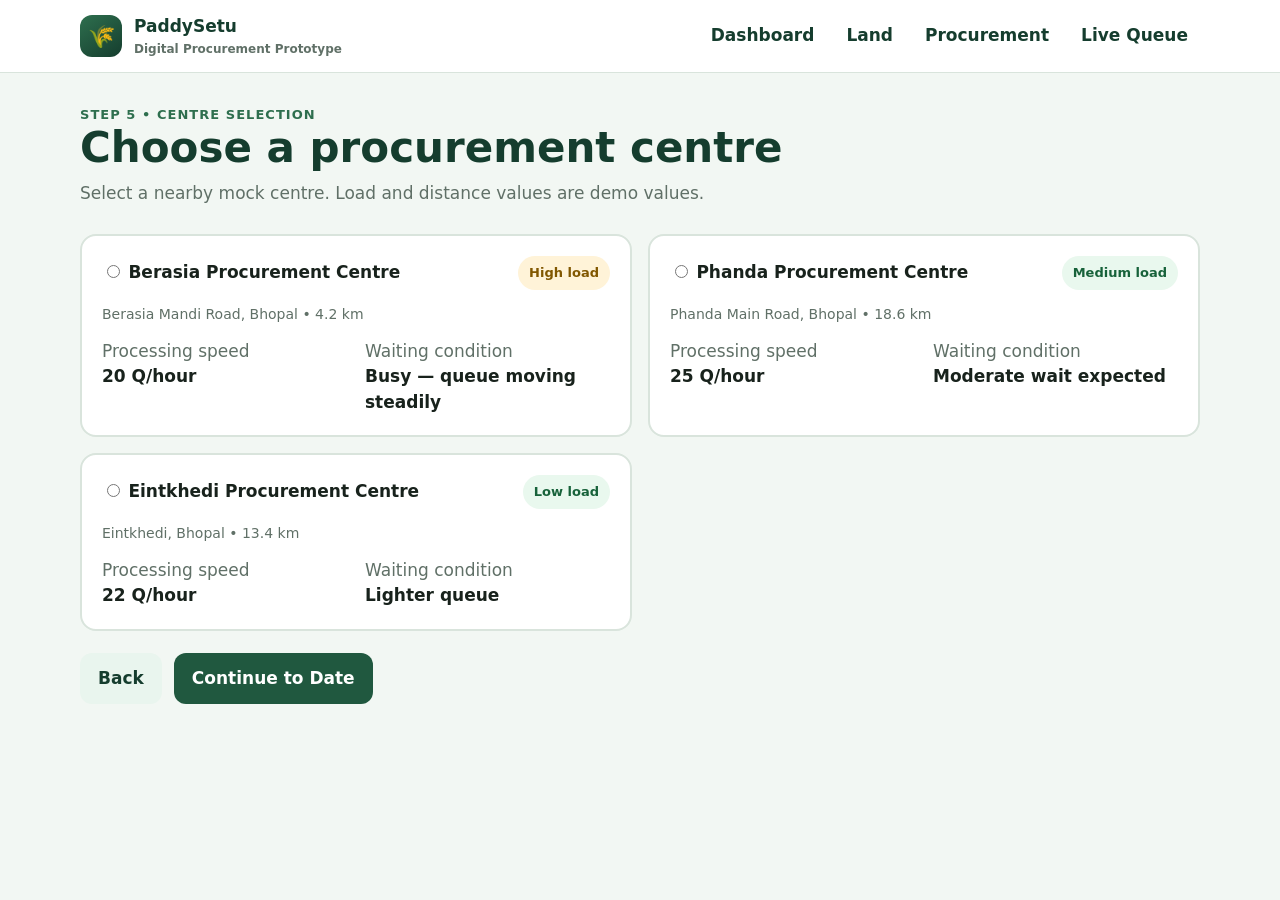
==== pages/centre-selection.html @ 923e4eba "Add complete farmer procurement prototype" ====
<!doctype html><html lang="en"><head><meta charset="UTF-8"><meta name="viewport" content="width=device-width,initial-scale=1"><meta name="description" content="Frontend-only hackathon prototype for farmer-centric paddy procurement"><title>Centre Selection — PaddySetu</title><link rel="stylesheet" href="../css/global.css"><link rel="stylesheet" href="../css/utility.css"><link rel="stylesheet" href="../css/slot.css"></head><body><div data-header></div><main class="page-main"><div class="container"><div class="eyebrow">Step 5 • Centre Selection</div><h1 class="page-title">Choose a procurement centre</h1><p class="page-subtitle">Select a nearby mock centre. Load and distance values are demo values.</p><div id="centreList" class="centre-list"></div><p id="centreMessage" class="error"></p><div class="button-row"><a class="btn btn-secondary" href="procurement-registration.html">Back</a><button class="btn btn-primary" id="continueCentre">Continue to Date</button></div></div></main><script src="../js/storage.js"></script><script src="../js/app.js"></script><script src="../js/slot-booking.js"></script></body></html>
---- css/global.css ----
:root {
  --green-900:#153d2e; --green-800:#20583f; --green-700:#2e6f4e; --green-600:#3b845f;
  --green-100:#e9f5ee; --green-50:#f5fbf7; --gold:#d99b24; --ink:#18221c; --muted:#607067;
  --border:#d9e4dc; --surface:#ffffff; --bg:#f2f7f3; --danger:#b42318; --warn:#8a5700; --shadow:0 10px 30px rgba(21,61,46,.10);
  --radius:16px; --radius-sm:10px; --max:1120px;
}
*{box-sizing:border-box}html{scroll-behavior:smooth}body{margin:0;font-family:Inter,system-ui,-apple-system,BlinkMacSystemFont,"Segoe UI",Roboto,Arial,sans-serif;background:var(--bg);color:var(--ink);line-height:1.5;font-size:17px}a{color:inherit;text-decoration:none}button,input,select{font:inherit}button{cursor:pointer}img{max-width:100%}.page-shell{min-height:100vh}.container{width:min(var(--max),calc(100% - 32px));margin-inline:auto}.site-header{background:var(--surface);border-bottom:1px solid var(--border);position:sticky;top:0;z-index:20}.header-inner{min-height:72px;display:flex;align-items:center;justify-content:space-between;gap:18px}.brand{display:flex;align-items:center;gap:12px;font-weight:800;color:var(--green-900)}.brand-mark{width:42px;height:42px;border-radius:12px;background:linear-gradient(145deg,var(--green-700),var(--green-900));color:#fff;display:grid;place-items:center;font-size:22px}.brand small{display:block;font-size:12px;font-weight:650;color:var(--muted)}.top-nav{display:flex;gap:8px;flex-wrap:wrap}.top-nav a{padding:10px 12px;border-radius:10px;color:var(--green-900);font-weight:700}.top-nav a:hover{background:var(--green-100)}.page-main{padding:32px 0 56px}.page-title{font-size:clamp(28px,4vw,42px);line-height:1.1;margin:0 0 10px;color:var(--green-900)}.page-subtitle{margin:0 0 28px;color:var(--muted);max-width:760px}.card{background:var(--surface);border:1px solid var(--border);border-radius:var(--radius);box-shadow:var(--shadow);padding:24px}.section-title{font-size:22px;margin:0 0 16px;color:var(--green-900)}.eyebrow{font-size:13px;text-transform:uppercase;letter-spacing:.08em;font-weight:800;color:var(--green-700)}.btn{border:0;border-radius:12px;padding:13px 18px;display:inline-flex;align-items:center;justify-content:center;gap:8px;font-weight:800;min-height:48px}.btn-primary{background:var(--green-800);color:#fff}.btn-primary:hover{background:var(--green-900)}.btn-secondary{background:var(--green-100);color:var(--green-900)}.btn-outline{background:#fff;border:1px solid var(--green-700);color:var(--green-800)}.btn-danger{background:#fef0ee;color:var(--danger)}.btn-block{width:100%}.button-row{display:flex;gap:12px;flex-wrap:wrap;margin-top:22px}.form-grid{display:grid;grid-template-columns:repeat(2,minmax(0,1fr));gap:18px}.field{display:flex;flex-direction:column;gap:7px}.field.full{grid-column:1/-1}.field label{font-weight:750;color:var(--green-900)}.field input,.field select{width:100%;border:1px solid #bfcfc3;border-radius:11px;background:#fff;padding:13px 14px;min-height:48px;color:var(--ink)}.field input:focus,.field select:focus{outline:3px solid rgba(59,132,95,.16);border-color:var(--green-600)}.helper{font-size:14px;color:var(--muted)}.error{color:var(--danger);font-size:14px;font-weight:700}.success{background:#edf9f0;color:#1b6b3a;border:1px solid #bfe3c9;padding:14px;border-radius:12px}.notice{background:#fff8e8;color:#765000;border:1px solid #ecd59d;padding:14px;border-radius:12px}.info{background:#eef6ff;color:#174a76;border:1px solid #cfe0f2;padding:14px;border-radius:12px}.stat-grid{display:grid;grid-template-columns:repeat(4,minmax(0,1fr));gap:16px}.stat-card{background:#fff;border:1px solid var(--border);border-radius:14px;padding:18px}.stat-card .value{font-size:28px;font-weight:900;color:var(--green-900)}.stat-card .label{font-size:14px;color:var(--muted);font-weight:700}.badge{display:inline-flex;align-items:center;gap:6px;border-radius:999px;padding:7px 11px;font-size:13px;font-weight:850}.badge-success{background:#e9f8ee;color:#17623a}.badge-warn{background:#fff3d8;color:#815700}.badge-info{background:#eaf3ff;color:#245d95}.divider{height:1px;background:var(--border);margin:22px 0}.list-clean{list-style:none;padding:0;margin:0}.footer-note{margin-top:30px;color:var(--muted);font-size:13px;text-align:center}.demo-label{font-size:12px;font-weight:900;color:#7b4b00;background:#fff1cf;border:1px solid #efd396;border-radius:999px;padding:5px 9px;display:inline-flex}.hidden{display:none!important}.sr-only{position:absolute;width:1px;height:1px;padding:0;margin:-1px;overflow:hidden;clip:rect(0,0,0,0);white-space:nowrap;border:0}@media(max-width:820px){.top-nav{display:none}.form-grid,.stat-grid{grid-template-columns:1fr}.page-main{padding-top:24px}.card{padding:20px}.header-inner{min-height:64px}}
.landing{min-height:100vh;background:linear-gradient(145deg,#123b2b,#2d7451);color:white;display:grid;place-items:center;padding:28px}.landing-card{width:min(1060px,100%);display:grid;grid-template-columns:1.15fr .85fr;gap:28px;align-items:center}.landing h1{font-size:clamp(44px,7vw,78px);line-height:1;margin:12px 0 18px}.landing p{font-size:19px;color:#e0eee5}.flow-card{background:rgba(255,255,255,.10);border:1px solid rgba(255,255,255,.2);border-radius:22px;padding:24px}.flow-card ol{margin:0;padding-left:24px;display:grid;gap:10px}.landing .btn-primary{background:#fff;color:#184632}.landing .btn-outline{border-color:#fff;color:#fff;background:transparent}.landing .helper{color:#d6e7dc}.landing .eyebrow{color:#dcece2}.id-card .eyebrow{color:#d9eadf}.queue-hero .eyebrow{color:#d8ecdf}.receipt-header .eyebrow{color:#dcebe1}@media(max-width:820px){.landing-card{grid-template-columns:1fr}.landing h1{font-size:48px}}
---- css/utility.css ----
.grid-2{display:grid;grid-template-columns:repeat(2,minmax(0,1fr));gap:18px}.grid-3{display:grid;grid-template-columns:repeat(3,minmax(0,1fr));gap:18px}.stack{display:flex;flex-direction:column;gap:16px}.row-between{display:flex;align-items:center;justify-content:space-between;gap:16px}.muted{color:var(--muted)}.strong{font-weight:850}.text-center{text-align:center}.mt-0{margin-top:0}.mt-1{margin-top:8px}.mt-2{margin-top:16px}.mt-3{margin-top:24px}.mb-0{margin-bottom:0}.w-100{width:100%}.pill{border-radius:999px}.soft-panel{background:var(--green-50);border:1px solid #dbece0;border-radius:14px;padding:18px}.kpi{font-size:34px;font-weight:900;color:var(--green-900);line-height:1.1}.icon-circle{width:46px;height:46px;border-radius:14px;background:var(--green-100);display:grid;place-items:center;font-size:22px}.table-wrap{overflow:auto}.simple-table{width:100%;border-collapse:collapse}.simple-table th,.simple-table td{text-align:left;border-bottom:1px solid var(--border);padding:13px 10px}.simple-table th{font-size:13px;text-transform:uppercase;letter-spacing:.03em;color:var(--muted)}@media(max-width:760px){.grid-2,.grid-3{grid-template-columns:1fr}.row-between{align-items:flex-start;flex-direction:column}}.narrow-card{max-width:560px;margin:auto}.otp-card{max-width:620px;margin:auto}.center-row{justify-content:center}
---- css/slot.css ----
.centre-list{display:grid;grid-template-columns:repeat(2,minmax(0,1fr));gap:16px}.centre-card{border:2px solid var(--border);border-radius:16px;background:#fff;padding:20px;cursor:pointer;transition:.2s}.centre-card:hover,.centre-card.selected{border-color:var(--green-600);box-shadow:0 10px 24px rgba(21,61,46,.09)}.centre-card input{accent-color:var(--green-700)}.date-list{display:grid;grid-template-columns:repeat(4,minmax(0,1fr));gap:10px}.date-option{border:1px solid var(--border);border-radius:12px;background:#fff;padding:14px;text-align:center;cursor:pointer}.date-option.selected{background:var(--green-100);border-color:var(--green-600);color:var(--green-900);font-weight:900}.quantity-limit{background:linear-gradient(135deg,#edf8f0,#fff);border:1px solid #cbe1d1;border-radius:16px;padding:20px}.token-summary{display:grid;grid-template-columns:repeat(2,minmax(0,1fr));gap:14px}.summary-row{padding:14px;border:1px solid var(--border);border-radius:12px;background:#fff}.summary-row span{display:block;color:var(--muted);font-size:13px;font-weight:750}.summary-row strong{font-size:18px}@media(max-width:780px){.centre-list,.date-list,.token-summary{grid-template-columns:1fr}}
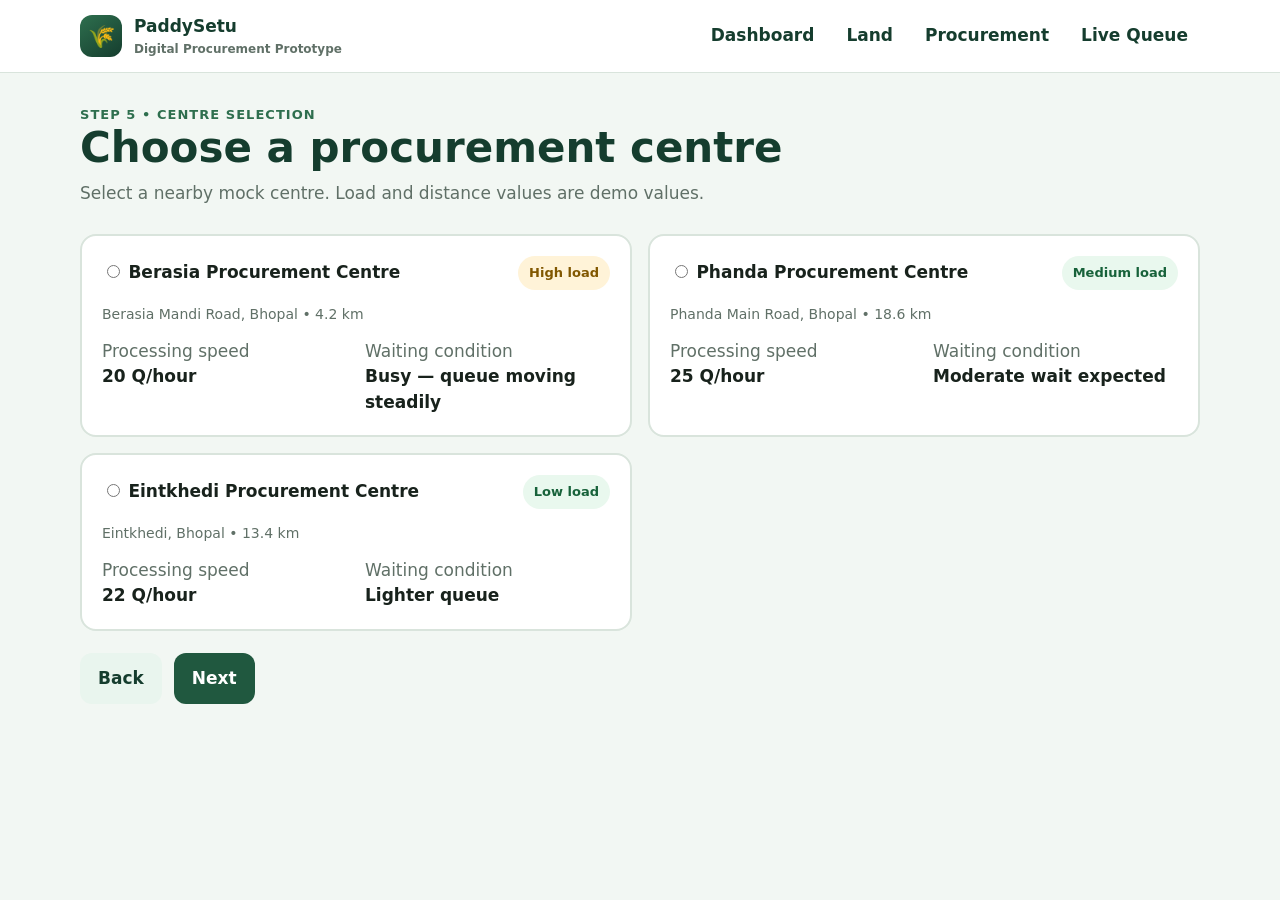
==== commit 457e453a: "change button name" ====
--- a/pages/centre-selection.html
+++ b/pages/centre-selection.html
@@ -1 +1,39 @@
-<!doctype html><html lang="en"><head><meta charset="UTF-8"><meta name="viewport" content="width=device-width,initial-scale=1"><meta name="description" content="Frontend-only hackathon prototype for farmer-centric paddy procurement"><title>Centre Selection — PaddySetu</title><link rel="stylesheet" href="../css/global.css"><link rel="stylesheet" href="../css/utility.css"><link rel="stylesheet" href="../css/slot.css"></head><body><div data-header></div><main class="page-main"><div class="container"><div class="eyebrow">Step 5 • Centre Selection</div><h1 class="page-title">Choose a procurement centre</h1><p class="page-subtitle">Select a nearby mock centre. Load and distance values are demo values.</p><div id="centreList" class="centre-list"></div><p id="centreMessage" class="error"></p><div class="button-row"><a class="btn btn-secondary" href="procurement-registration.html">Back</a><button class="btn btn-primary" id="continueCentre">Continue to Date</button></div></div></main><script src="../js/storage.js"></script><script src="../js/app.js"></script><script src="../js/slot-booking.js"></script></body></html>+<!doctype html>
+<html lang="en">
+  <head>
+    <meta charset="UTF-8" />
+    <meta name="viewport" content="width=device-width,initial-scale=1" />
+    <meta
+      name="description"
+      content="Frontend-only hackathon prototype for farmer-centric paddy procurement"
+    />
+    <title>Centre Selection — PaddySetu</title>
+    <link rel="stylesheet" href="../css/global.css" />
+    <link rel="stylesheet" href="../css/utility.css" />
+    <link rel="stylesheet" href="../css/slot.css" />
+  </head>
+  <body>
+    <div data-header></div>
+    <main class="page-main">
+      <div class="container">
+        <div class="eyebrow">Step 5 • Centre Selection</div>
+        <h1 class="page-title">Choose a procurement centre</h1>
+        <p class="page-subtitle">
+          Select a nearby mock centre. Load and distance values are demo values.
+        </p>
+        <div id="centreList" class="centre-list"></div>
+        <p id="centreMessage" class="error"></p>
+        <div class="button-row">
+          <a class="btn btn-secondary" href="slot-booking.html"
+            >Back</a
+          ><button class="btn btn-primary" id="continueCentre">
+            Next
+          </button>
+        </div>
+      </div>
+    </main>
+    <script src="../js/storage.js"></script>
+    <script src="../js/app.js"></script>
+    <script src="../js/slot-booking.js"></script>
+  </body>
+</html>
--- a/css/global.css
+++ b/css/global.css
@@ -1,8 +1,418 @@
 :root {
-  --green-900:#153d2e; --green-800:#20583f; --green-700:#2e6f4e; --green-600:#3b845f;
-  --green-100:#e9f5ee; --green-50:#f5fbf7; --gold:#d99b24; --ink:#18221c; --muted:#607067;
-  --border:#d9e4dc; --surface:#ffffff; --bg:#f2f7f3; --danger:#b42318; --warn:#8a5700; --shadow:0 10px 30px rgba(21,61,46,.10);
-  --radius:16px; --radius-sm:10px; --max:1120px;
-}
-*{box-sizing:border-box}html{scroll-behavior:smooth}body{margin:0;font-family:Inter,system-ui,-apple-system,BlinkMacSystemFont,"Segoe UI",Roboto,Arial,sans-serif;background:var(--bg);color:var(--ink);line-height:1.5;font-size:17px}a{color:inherit;text-decoration:none}button,input,select{font:inherit}button{cursor:pointer}img{max-width:100%}.page-shell{min-height:100vh}.container{width:min(var(--max),calc(100% - 32px));margin-inline:auto}.site-header{background:var(--surface);border-bottom:1px solid var(--border);position:sticky;top:0;z-index:20}.header-inner{min-height:72px;display:flex;align-items:center;justify-content:space-between;gap:18px}.brand{display:flex;align-items:center;gap:12px;font-weight:800;color:var(--green-900)}.brand-mark{width:42px;height:42px;border-radius:12px;background:linear-gradient(145deg,var(--green-700),var(--green-900));color:#fff;display:grid;place-items:center;font-size:22px}.brand small{display:block;font-size:12px;font-weight:650;color:var(--muted)}.top-nav{display:flex;gap:8px;flex-wrap:wrap}.top-nav a{padding:10px 12px;border-radius:10px;color:var(--green-900);font-weight:700}.top-nav a:hover{background:var(--green-100)}.page-main{padding:32px 0 56px}.page-title{font-size:clamp(28px,4vw,42px);line-height:1.1;margin:0 0 10px;color:var(--green-900)}.page-subtitle{margin:0 0 28px;color:var(--muted);max-width:760px}.card{background:var(--surface);border:1px solid var(--border);border-radius:var(--radius);box-shadow:var(--shadow);padding:24px}.section-title{font-size:22px;margin:0 0 16px;color:var(--green-900)}.eyebrow{font-size:13px;text-transform:uppercase;letter-spacing:.08em;font-weight:800;color:var(--green-700)}.btn{border:0;border-radius:12px;padding:13px 18px;display:inline-flex;align-items:center;justify-content:center;gap:8px;font-weight:800;min-height:48px}.btn-primary{background:var(--green-800);color:#fff}.btn-primary:hover{background:var(--green-900)}.btn-secondary{background:var(--green-100);color:var(--green-900)}.btn-outline{background:#fff;border:1px solid var(--green-700);color:var(--green-800)}.btn-danger{background:#fef0ee;color:var(--danger)}.btn-block{width:100%}.button-row{display:flex;gap:12px;flex-wrap:wrap;margin-top:22px}.form-grid{display:grid;grid-template-columns:repeat(2,minmax(0,1fr));gap:18px}.field{display:flex;flex-direction:column;gap:7px}.field.full{grid-column:1/-1}.field label{font-weight:750;color:var(--green-900)}.field input,.field select{width:100%;border:1px solid #bfcfc3;border-radius:11px;background:#fff;padding:13px 14px;min-height:48px;color:var(--ink)}.field input:focus,.field select:focus{outline:3px solid rgba(59,132,95,.16);border-color:var(--green-600)}.helper{font-size:14px;color:var(--muted)}.error{color:var(--danger);font-size:14px;font-weight:700}.success{background:#edf9f0;color:#1b6b3a;border:1px solid #bfe3c9;padding:14px;border-radius:12px}.notice{background:#fff8e8;color:#765000;border:1px solid #ecd59d;padding:14px;border-radius:12px}.info{background:#eef6ff;color:#174a76;border:1px solid #cfe0f2;padding:14px;border-radius:12px}.stat-grid{display:grid;grid-template-columns:repeat(4,minmax(0,1fr));gap:16px}.stat-card{background:#fff;border:1px solid var(--border);border-radius:14px;padding:18px}.stat-card .value{font-size:28px;font-weight:900;color:var(--green-900)}.stat-card .label{font-size:14px;color:var(--muted);font-weight:700}.badge{display:inline-flex;align-items:center;gap:6px;border-radius:999px;padding:7px 11px;font-size:13px;font-weight:850}.badge-success{background:#e9f8ee;color:#17623a}.badge-warn{background:#fff3d8;color:#815700}.badge-info{background:#eaf3ff;color:#245d95}.divider{height:1px;background:var(--border);margin:22px 0}.list-clean{list-style:none;padding:0;margin:0}.footer-note{margin-top:30px;color:var(--muted);font-size:13px;text-align:center}.demo-label{font-size:12px;font-weight:900;color:#7b4b00;background:#fff1cf;border:1px solid #efd396;border-radius:999px;padding:5px 9px;display:inline-flex}.hidden{display:none!important}.sr-only{position:absolute;width:1px;height:1px;padding:0;margin:-1px;overflow:hidden;clip:rect(0,0,0,0);white-space:nowrap;border:0}@media(max-width:820px){.top-nav{display:none}.form-grid,.stat-grid{grid-template-columns:1fr}.page-main{padding-top:24px}.card{padding:20px}.header-inner{min-height:64px}}
-.landing{min-height:100vh;background:linear-gradient(145deg,#123b2b,#2d7451);color:white;display:grid;place-items:center;padding:28px}.landing-card{width:min(1060px,100%);display:grid;grid-template-columns:1.15fr .85fr;gap:28px;align-items:center}.landing h1{font-size:clamp(44px,7vw,78px);line-height:1;margin:12px 0 18px}.landing p{font-size:19px;color:#e0eee5}.flow-card{background:rgba(255,255,255,.10);border:1px solid rgba(255,255,255,.2);border-radius:22px;padding:24px}.flow-card ol{margin:0;padding-left:24px;display:grid;gap:10px}.landing .btn-primary{background:#fff;color:#184632}.landing .btn-outline{border-color:#fff;color:#fff;background:transparent}.landing .helper{color:#d6e7dc}.landing .eyebrow{color:#dcece2}.id-card .eyebrow{color:#d9eadf}.queue-hero .eyebrow{color:#d8ecdf}.receipt-header .eyebrow{color:#dcebe1}@media(max-width:820px){.landing-card{grid-template-columns:1fr}.landing h1{font-size:48px}}
+  --green-900: #153d2e;
+  --green-800: #20583f;
+  --green-700: #2e6f4e;
+  --green-600: #3b845f;
+  --green-100: #e9f5ee;
+  --green-50: #f5fbf7;
+  --gold: #d99b24;
+  --ink: #18221c;
+  --muted: #607067;
+  --border: #d9e4dc;
+  --surface: #ffffff;
+  --bg: #f2f7f3;
+  --danger: #b42318;
+  --warn: #8a5700;
+  --shadow: 0 10px 30px rgba(21, 61, 46, 0.1);
+  --radius: 16px;
+  --radius-sm: 10px;
+  --max: 1120px;
+}
+* {
+  box-sizing: border-box;
+}
+html {
+  scroll-behavior: smooth;
+}
+body {
+  margin: 0;
+  font-family:
+    Inter,
+    system-ui,
+    -apple-system,
+    BlinkMacSystemFont,
+    "Segoe UI",
+    Roboto,
+    Arial,
+    sans-serif;
+  background: var(--bg);
+  color: var(--ink);
+  line-height: 1.5;
+  font-size: 17px;
+}
+a {
+  color: inherit;
+  text-decoration: none;
+}
+button,
+input,
+select {
+  font: inherit;
+}
+button {
+  cursor: pointer;
+}
+img {
+  max-width: 100%;
+}
+.page-shell {
+  min-height: 100vh;
+}
+.container {
+  width: min(var(--max), calc(100% - 32px));
+  margin-inline: auto;
+}
+.site-header {
+  background: var(--surface);
+  border-bottom: 1px solid var(--border);
+  position: sticky;
+  top: 0;
+  z-index: 20;
+}
+.header-inner {
+  min-height: 72px;
+  display: flex;
+  align-items: center;
+  justify-content: space-between;
+  gap: 18px;
+}
+.brand {
+  display: flex;
+  align-items: center;
+  gap: 12px;
+  font-weight: 800;
+  color: var(--green-900);
+}
+.brand-mark {
+  width: 42px;
+  height: 42px;
+  border-radius: 12px;
+  background: linear-gradient(145deg, var(--green-700), var(--green-900));
+  color: #fff;
+  display: grid;
+  place-items: center;
+  font-size: 22px;
+}
+.brand small {
+  display: block;
+  font-size: 12px;
+  font-weight: 650;
+  color: var(--muted);
+}
+.top-nav {
+  display: flex;
+  gap: 8px;
+  flex-wrap: wrap;
+}
+.top-nav a {
+  padding: 10px 12px;
+  border-radius: 10px;
+  color: var(--green-900);
+  font-weight: 700;
+}
+.top-nav a:hover {
+  background: var(--green-100);
+}
+.page-main {
+  padding: 32px 0 56px;
+}
+.page-title {
+  font-size: clamp(28px, 4vw, 42px);
+  line-height: 1.1;
+  margin: 0 0 10px;
+  color: var(--green-900);
+}
+.page-subtitle {
+  margin: 0 0 28px;
+  color: var(--muted);
+  max-width: 760px;
+}
+.card {
+  background: var(--surface);
+  border: 1px solid var(--border);
+  border-radius: var(--radius);
+  box-shadow: var(--shadow);
+  padding: 24px;
+}
+.section-title {
+  font-size: 22px;
+  margin: 0 0 16px;
+  color: var(--green-900);
+}
+.eyebrow {
+  font-size: 13px;
+  text-transform: uppercase;
+  letter-spacing: 0.08em;
+  font-weight: 800;
+  color: var(--green-700);
+}
+.btn {
+  border: 0;
+  border-radius: 12px;
+  padding: 13px 18px;
+  display: inline-flex;
+  align-items: center;
+  justify-content: center;
+  gap: 8px;
+  font-weight: 800;
+  min-height: 48px;
+}
+.btn-primary {
+  background: var(--green-800);
+  color: #fff;
+}
+.btn-primary:hover {
+  background: var(--green-900);
+}
+.btn-secondary {
+  background: var(--green-100);
+  color: var(--green-900);
+}
+.btn-outline {
+  background: #fff;
+  border: 1px solid var(--green-700);
+  color: var(--green-800);
+}
+.btn-danger {
+  background: #fef0ee;
+  color: var(--danger);
+}
+.btn-block {
+  width: 100%;
+}
+.button-row {
+  display: flex;
+  gap: 12px;
+  flex-wrap: wrap;
+  margin-top: 22px;
+}
+.form-grid {
+  display: grid;
+  grid-template-columns: repeat(2, minmax(0, 1fr));
+  gap: 18px;
+}
+.field {
+  display: flex;
+  flex-direction: column;
+  gap: 7px;
+}
+.field.full {
+  grid-column: 1/-1;
+}
+.field label {
+  font-weight: 750;
+  color: var(--green-900);
+}
+.field input,
+.field select {
+  width: 100%;
+  border: 1px solid #bfcfc3;
+  border-radius: 11px;
+  background: #fff;
+  padding: 13px 14px;
+  min-height: 48px;
+  color: var(--ink);
+}
+.field input:focus,
+.field select:focus {
+  outline: 3px solid rgba(59, 132, 95, 0.16);
+  border-color: var(--green-600);
+}
+.helper {
+  font-size: 14px;
+  color: var(--muted);
+}
+.error {
+  color: var(--danger);
+  font-size: 14px;
+  font-weight: 700;
+}
+.success {
+  background: #edf9f0;
+  color: #1b6b3a;
+  border: 1px solid #bfe3c9;
+  padding: 14px;
+  border-radius: 12px;
+}
+.notice {
+  background: #fff8e8;
+  color: #765000;
+  border: 1px solid #ecd59d;
+  padding: 14px;
+  border-radius: 12px;
+}
+.info {
+  background: #eef6ff;
+  color: #174a76;
+  border: 1px solid #cfe0f2;
+  padding: 14px;
+  border-radius: 12px;
+}
+.stat-grid {
+  display: grid;
+  grid-template-columns: repeat(4, minmax(0, 1fr));
+  gap: 16px;
+}
+.stat-card {
+  background: #fff;
+  border: 1px solid var(--border);
+  border-radius: 14px;
+  padding: 18px;
+}
+.stat-card .value {
+  font-size: 28px;
+  font-weight: 900;
+  color: var(--green-900);
+}
+.stat-card .label {
+  font-size: 14px;
+  color: var(--muted);
+  font-weight: 700;
+}
+.badge {
+  display: inline-flex;
+  align-items: center;
+  gap: 6px;
+  border-radius: 999px;
+  padding: 7px 11px;
+  font-size: 13px;
+  font-weight: 850;
+}
+.badge-success {
+  background: #e9f8ee;
+  color: #17623a;
+}
+.badge-warn {
+  background: #fff3d8;
+  color: #815700;
+}
+.badge-info {
+  background: #eaf3ff;
+  color: #245d95;
+}
+.divider {
+  height: 1px;
+  background: var(--border);
+  margin: 22px 0;
+}
+.list-clean {
+  list-style: none;
+  padding: 0;
+  margin: 0;
+}
+.footer-note {
+  margin-top: 30px;
+  color: var(--muted);
+  font-size: 13px;
+  text-align: center;
+}
+.demo-label {
+  font-size: 12px;
+  font-weight: 900;
+  color: #7b4b00;
+  background: #fff1cf;
+  border: 1px solid #efd396;
+  border-radius: 999px;
+  padding: 5px 9px;
+  display: inline-flex;
+}
+.hidden {
+  display: none !important;
+}
+.sr-only {
+  position: absolute;
+  width: 1px;
+  height: 1px;
+  padding: 0;
+  margin: -1px;
+  overflow: hidden;
+  clip: rect(0, 0, 0, 0);
+  white-space: nowrap;
+  border: 0;
+}
+@media (max-width: 820px) {
+  .top-nav {
+    display: none;
+  }
+  .form-grid,
+  .stat-grid {
+    grid-template-columns: 1fr;
+  }
+  .page-main {
+    padding-top: 24px;
+  }
+  .card {
+    padding: 20px;
+  }
+  .header-inner {
+    min-height: 64px;
+  }
+}
+.landing {
+  min-height: 100vh;
+  background: linear-gradient(145deg, #123b2b, #2d7451);
+  color: white;
+  display: grid;
+  place-items: center;
+  padding: 28px;
+}
+.landing-card {
+  width: min(1060px, 100%);
+  display: grid;
+  grid-template-columns: 1.15fr 0.85fr;
+  gap: 28px;
+  align-items: center;
+}
+.landing h1 {
+  font-size: clamp(44px, 7vw, 78px);
+  line-height: 1;
+  margin: 12px 0 18px;
+}
+.landing p {
+  font-size: 19px;
+  color: #e0eee5;
+}
+.flow-card {
+  background: rgba(255, 255, 255, 0.1);
+  border: 1px solid rgba(255, 255, 255, 0.2);
+  border-radius: 22px;
+  padding: 24px;
+}
+.flow-card ol {
+  margin: 0;
+  padding-left: 24px;
+  display: grid;
+  gap: 10px;
+}
+.landing .btn-primary {
+  background: #fff;
+  color: #184632;
+}
+.landing .btn-outline {
+  border-color: #fff;
+  color: #fff;
+  background: transparent;
+}
+.landing .helper {
+  color: #d6e7dc;
+}
+.landing .eyebrow {
+  color: #dcece2;
+}
+.id-card .eyebrow {
+  color: #d9eadf;
+}
+.queue-hero .eyebrow {
+  color: #d8ecdf;
+}
+.receipt-header .eyebrow {
+  color: #dcebe1;
+}
+@media (max-width: 820px) {
+  .landing-card {
+    grid-template-columns: 1fr;
+  }
+  .landing h1 {
+    font-size: 48px;
+  }
+}
--- a/css/utility.css
+++ b/css/utility.css
@@ -1 +1,112 @@
-.grid-2{display:grid;grid-template-columns:repeat(2,minmax(0,1fr));gap:18px}.grid-3{display:grid;grid-template-columns:repeat(3,minmax(0,1fr));gap:18px}.stack{display:flex;flex-direction:column;gap:16px}.row-between{display:flex;align-items:center;justify-content:space-between;gap:16px}.muted{color:var(--muted)}.strong{font-weight:850}.text-center{text-align:center}.mt-0{margin-top:0}.mt-1{margin-top:8px}.mt-2{margin-top:16px}.mt-3{margin-top:24px}.mb-0{margin-bottom:0}.w-100{width:100%}.pill{border-radius:999px}.soft-panel{background:var(--green-50);border:1px solid #dbece0;border-radius:14px;padding:18px}.kpi{font-size:34px;font-weight:900;color:var(--green-900);line-height:1.1}.icon-circle{width:46px;height:46px;border-radius:14px;background:var(--green-100);display:grid;place-items:center;font-size:22px}.table-wrap{overflow:auto}.simple-table{width:100%;border-collapse:collapse}.simple-table th,.simple-table td{text-align:left;border-bottom:1px solid var(--border);padding:13px 10px}.simple-table th{font-size:13px;text-transform:uppercase;letter-spacing:.03em;color:var(--muted)}@media(max-width:760px){.grid-2,.grid-3{grid-template-columns:1fr}.row-between{align-items:flex-start;flex-direction:column}}.narrow-card{max-width:560px;margin:auto}.otp-card{max-width:620px;margin:auto}.center-row{justify-content:center}
+.grid-2 {
+  display: grid;
+  grid-template-columns: repeat(2, minmax(0, 1fr));
+  gap: 18px;
+}
+.grid-3 {
+  display: grid;
+  grid-template-columns: repeat(3, minmax(0, 1fr));
+  gap: 18px;
+}
+.stack {
+  display: flex;
+  flex-direction: column;
+  gap: 16px;
+}
+.row-between {
+  display: flex;
+  align-items: center;
+  justify-content: space-between;
+  gap: 16px;
+}
+.muted {
+  color: var(--muted);
+}
+.strong {
+  font-weight: 850;
+}
+.text-center {
+  text-align: center;
+}
+.mt-0 {
+  margin-top: 0;
+}
+.mt-1 {
+  margin-top: 8px;
+}
+.mt-2 {
+  margin-top: 16px;
+}
+.mt-3 {
+  margin-top: 24px;
+}
+.mb-0 {
+  margin-bottom: 0;
+}
+.w-100 {
+  width: 100%;
+}
+.pill {
+  border-radius: 999px;
+}
+.soft-panel {
+  background: var(--green-50);
+  border: 1px solid #dbece0;
+  border-radius: 14px;
+  padding: 18px;
+}
+.kpi {
+  font-size: 34px;
+  font-weight: 900;
+  color: var(--green-900);
+  line-height: 1.1;
+}
+.icon-circle {
+  width: 46px;
+  height: 46px;
+  border-radius: 14px;
+  background: var(--green-100);
+  display: grid;
+  place-items: center;
+  font-size: 22px;
+}
+.table-wrap {
+  overflow: auto;
+}
+.simple-table {
+  width: 100%;
+  border-collapse: collapse;
+}
+.simple-table th,
+.simple-table td {
+  text-align: left;
+  border-bottom: 1px solid var(--border);
+  padding: 13px 10px;
+}
+.simple-table th {
+  font-size: 13px;
+  text-transform: uppercase;
+  letter-spacing: 0.03em;
+  color: var(--muted);
+}
+@media (max-width: 760px) {
+  .grid-2,
+  .grid-3 {
+    grid-template-columns: 1fr;
+  }
+  .row-between {
+    align-items: flex-start;
+    flex-direction: column;
+  }
+}
+.narrow-card {
+  max-width: 560px;
+  margin: auto;
+}
+.otp-card {
+  max-width: 620px;
+  margin: auto;
+}
+.center-row {
+  justify-content: center;
+}
--- a/css/slot.css
+++ b/css/slot.css
@@ -1 +1,73 @@
-.centre-list{display:grid;grid-template-columns:repeat(2,minmax(0,1fr));gap:16px}.centre-card{border:2px solid var(--border);border-radius:16px;background:#fff;padding:20px;cursor:pointer;transition:.2s}.centre-card:hover,.centre-card.selected{border-color:var(--green-600);box-shadow:0 10px 24px rgba(21,61,46,.09)}.centre-card input{accent-color:var(--green-700)}.date-list{display:grid;grid-template-columns:repeat(4,minmax(0,1fr));gap:10px}.date-option{border:1px solid var(--border);border-radius:12px;background:#fff;padding:14px;text-align:center;cursor:pointer}.date-option.selected{background:var(--green-100);border-color:var(--green-600);color:var(--green-900);font-weight:900}.quantity-limit{background:linear-gradient(135deg,#edf8f0,#fff);border:1px solid #cbe1d1;border-radius:16px;padding:20px}.token-summary{display:grid;grid-template-columns:repeat(2,minmax(0,1fr));gap:14px}.summary-row{padding:14px;border:1px solid var(--border);border-radius:12px;background:#fff}.summary-row span{display:block;color:var(--muted);font-size:13px;font-weight:750}.summary-row strong{font-size:18px}@media(max-width:780px){.centre-list,.date-list,.token-summary{grid-template-columns:1fr}}+.centre-list {
+  display: grid;
+  grid-template-columns: repeat(2, minmax(0, 1fr));
+  gap: 16px;
+}
+.centre-card {
+  border: 2px solid var(--border);
+  border-radius: 16px;
+  background: #fff;
+  padding: 20px;
+  cursor: pointer;
+  transition: 0.2s;
+}
+.centre-card:hover,
+.centre-card.selected {
+  border-color: var(--green-600);
+  box-shadow: 0 10px 24px rgba(21, 61, 46, 0.09);
+}
+.centre-card input {
+  accent-color: var(--green-700);
+}
+.date-list {
+  display: grid;
+  grid-template-columns: repeat(4, minmax(0, 1fr));
+  gap: 10px;
+}
+.date-option {
+  border: 1px solid var(--border);
+  border-radius: 12px;
+  background: #fff;
+  padding: 14px;
+  text-align: center;
+  cursor: pointer;
+}
+.date-option.selected {
+  background: var(--green-100);
+  border-color: var(--green-600);
+  color: var(--green-900);
+  font-weight: 900;
+}
+.quantity-limit {
+  background: linear-gradient(135deg, #edf8f0, #fff);
+  border: 1px solid #cbe1d1;
+  border-radius: 16px;
+  padding: 20px;
+}
+.token-summary {
+  display: grid;
+  grid-template-columns: repeat(2, minmax(0, 1fr));
+  gap: 14px;
+}
+.summary-row {
+  padding: 14px;
+  border: 1px solid var(--border);
+  border-radius: 12px;
+  background: #fff;
+}
+.summary-row span {
+  display: block;
+  color: var(--muted);
+  font-size: 13px;
+  font-weight: 750;
+}
+.summary-row strong {
+  font-size: 18px;
+}
+@media (max-width: 780px) {
+  .centre-list,
+  .date-list,
+  .token-summary {
+    grid-template-columns: 1fr;
+  }
+}
